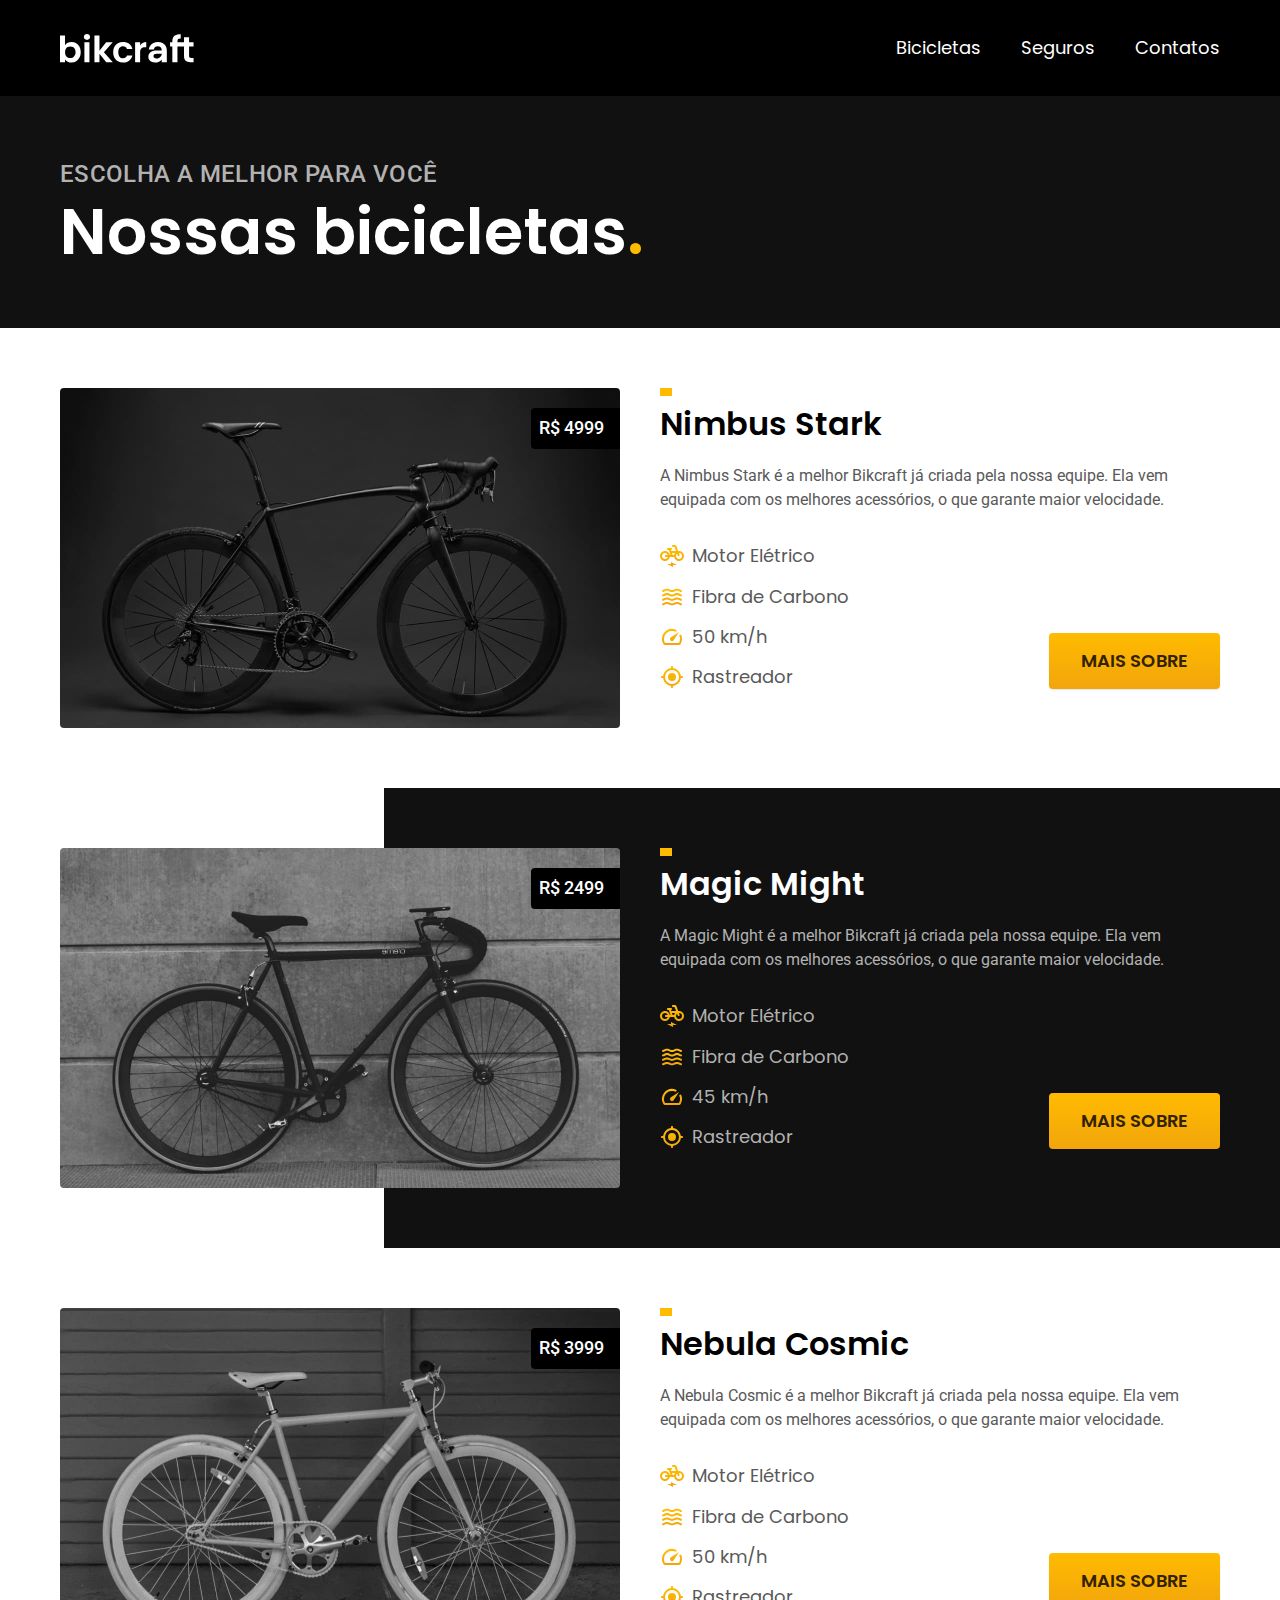
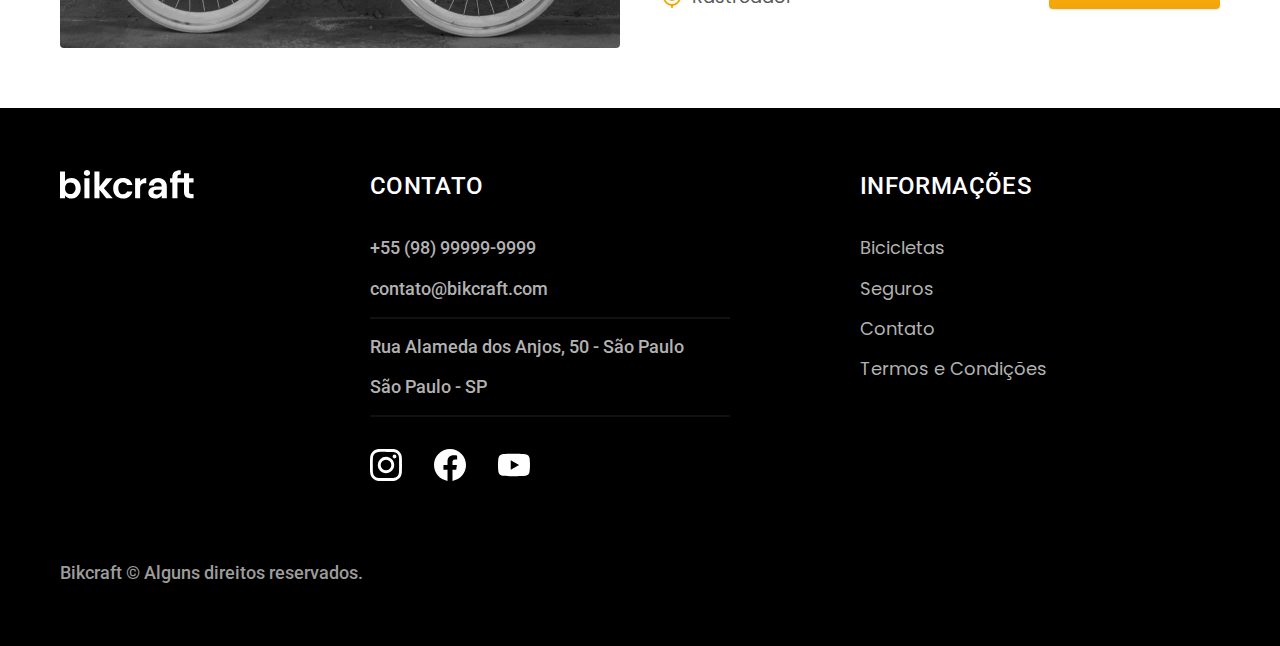
==== bicicletas.html @ 3d4e2962 "página de produtos adicionada" ====
<!DOCTYPE html>
<html lang="en">
  <head>
    <meta charset="UTF-8" />
    <meta name="viewport" content="width=device-width, initial-scale=1.0" />
    <title>Bicicletas | Bikcraft</title>
    <meta
      name="description"
      content="Bicicletas elétricas de alta precisão e qualidade, feitas sob medida para você. Explore o mundo na sua velocidade com a Bikcraft."
    />
    <link rel="stylesheet" href="./css/style.css" />
    <link rel="preconnect" href="https://fonts.googleapis.com" />
    <link rel="preconnect" href="https://fonts.gstatic.com" crossorigin />
    <link
      href="https://fonts.googleapis.com/css2?family=Merriweather:ital@1&family=Poppins:wght@400;600&family=Roboto:wght@400;500&display=swap"
      rel="stylesheet"
    />
  </head>

  <body>
    <header class="header-bg">
      <div class="header container">
        <a href="./">
          <img src="./img/bikcraft.svg" alt="Bikcraft" />
        </a>

        <nav aria-label="primaria">
          <ul class="header-menu font-1-m">
            <li><a href="./bicicletas.html">Bicicletas</a></li>
            <li><a href="./seguros.html">Seguros</a></li>
            <li><a href="./contato.html">Contatos</a></li>
          </ul>
        </nav>
      </div>
    </header>

    <main>
      <div class="titulo-bg">
        <div class="titulo container">
          <p class="font-2-l-b cor-5">Escolha a melhor para você</p>
          <h1 class="font-1-xxl cor-0">
            Nossas bicicletas<span class="cor-p1">.</span>
          </h1>
        </div>
      </div>

      <div>
        <div class="bicicletas container">
          <div class="bicicletas-imagem">
            <img src="./img/bicicletas/nimbus.jpg" alt="Bicicleta preta" />
            <span class="font-2-m cor-0">R$ 4999</span>
          </div>

          <div class="bicicletas-conteudo">
            <h2 class="font-1-xl">Nimbus Stark</h2>
            <p class="font-2-s cor-8">
              A Nimbus Stark é a melhor Bikcraft já criada pela nossa equipe.
              Ela vem equipada com os melhores acessórios, o que garante maior
              velocidade.
            </p>
            <ul class="font-1-m cor-8">
              <li>
                <img src="./img/icones/eletrica.svg" alt="" />
                Motor Elétrico
              </li>
              <li>
                <img src="./img/icones/carbono.svg" alt="" />
                Fibra de Carbono
              </li>
              <li>
                <img src="./img/icones/velocidade.svg" alt="" />
                50 km/h
              </li>
              <li>
                <img src="./img/icones/rastreador.svg" alt="" />
                Rastreador
              </li>
            </ul>
            <a class="botao" href="./bicicletas/nimbus.html">Mais Sobre</a>
          </div>
        </div>
      </div>

      <div class="bicicletas-bg">
        <div class="bicicletas container">
          <div class="bicicletas-imagem">
            <img src="./img/bicicletas/magic.jpg" alt="Bicicleta preta" />
            <span class="font-2-m cor-0">R$ 2499</span>
          </div>

          <div class="bicicletas-conteudo">
            <h2 class="font-1-xl cor-0">Magic Might</h2>
            <p class="font-2-s cor-5">
              A Magic Might é a melhor Bikcraft já criada pela nossa equipe. Ela
              vem equipada com os melhores acessórios, o que garante maior
              velocidade.
            </p>
            <ul class="font-1-m cor-5">
              <li>
                <img src="./img/icones/eletrica.svg" alt="" />
                Motor Elétrico
              </li>
              <li>
                <img src="./img/icones/carbono.svg" alt="" />
                Fibra de Carbono
              </li>
              <li>
                <img src="./img/icones/velocidade.svg" alt="" />
                45 km/h
              </li>
              <li>
                <img src="./img/icones/rastreador.svg" alt="" />
                Rastreador
              </li>
            </ul>
            <a class="botao" href="./bicicletas/magic.html">Mais Sobre</a>
          </div>
        </div>
      </div>

      <div>
        <div class="bicicletas container">
          <div class="bicicletas-imagem">
            <img src="./img/bicicletas/nebula.jpg" alt="Bicicleta branca" />
            <span class="font-2-m cor-0">R$ 3999</span>
          </div>

          <div class="bicicletas-conteudo">
            <h2 class="font-1-xl">Nebula Cosmic</h2>
            <p class="font-2-s cor-8">
              A Nebula Cosmic é a melhor Bikcraft já criada pela nossa equipe.
              Ela vem equipada com os melhores acessórios, o que garante maior
              velocidade.
            </p>
            <ul class="font-1-m cor-8">
              <li>
                <img src="./img/icones/eletrica.svg" alt="" />
                Motor Elétrico
              </li>
              <li>
                <img src="./img/icones/carbono.svg" alt="" />
                Fibra de Carbono
              </li>
              <li>
                <img src="./img/icones/velocidade.svg" alt="" />
                50 km/h
              </li>
              <li>
                <img src="./img/icones/rastreador.svg" alt="" />
                Rastreador
              </li>
            </ul>
            <a class="botao" href="./bicicletas/nebula.html">Mais Sobre</a>
          </div>
        </div>
      </div>
    </main>

    <footer class="footer-bg">
      <div class="footer container">
        <img src="./img/bikcraft.svg" alt="Bikcraft" />
        <div class="footer-contato">
          <h3 class="font-2-l-b cor-0">Contato</h3>
          <ul class="font-2-m cor-5">
            <li><a href="tel:+5598999999999">+55 (98) 99999-9999</a></li>
            <li>
              <a href="mailto:contato@bikcraft.com">contato@bikcraft.com</a>
            </li>
            <li>Rua Alameda dos Anjos, 50 - São Paulo</li>
            <li>São Paulo - SP</li>
          </ul>
          <div class="footer-redes">
            <a href="./">
              <img src="./img/redes/instagram.svg" alt="Instagram" />
            </a>
            <a href="./">
              <img src="./img/redes/facebook.svg" alt="Facebook" />
            </a>
            <a href="./">
              <img src="./img/redes/youtube.svg" alt="Youtube" />
            </a>
          </div>
        </div>
        <div class="footer-informacoes">
          <h3 class="font-2-l-b cor-0">Informações</h3>
          <nav>
            <ul class="font-1-m cor-5">
              <li><a href="./bicicletas.html">Bicicletas</a></li>
              <li><a href="./seguros.html">Seguros</a></li>
              <li><a href="./contato.html">Contato</a></li>
              <li><a href="./termos.html">Termos e Condições</a></li>
            </ul>
          </nav>
        </div>
        <p class="footer-copy font-2-m cor-6">
          Bikcraft © Alguns direitos reservados.
        </p>
      </div>
    </footer>
  </body>
</html>
---- css/style.css ----
@import "./global/global.css";
@import "./utilidades/tipografia.css";
@import "./utilidades/cores.css";

@import "./global/header.css";
@import "./global/footer.css";

@import "./utilidades/componentes.css";

@import "./home/introducao.css";
@import "./home/tecnologia.css";
@import "./home/parceiros.css";
@import "./home/depoimento.css";

@import "./bicicletas/bicicletas-lista.css";
@import "./bicicletas/bicicletas.css";

@import "./home/seguros.css";

@import "./termos/termos.css";
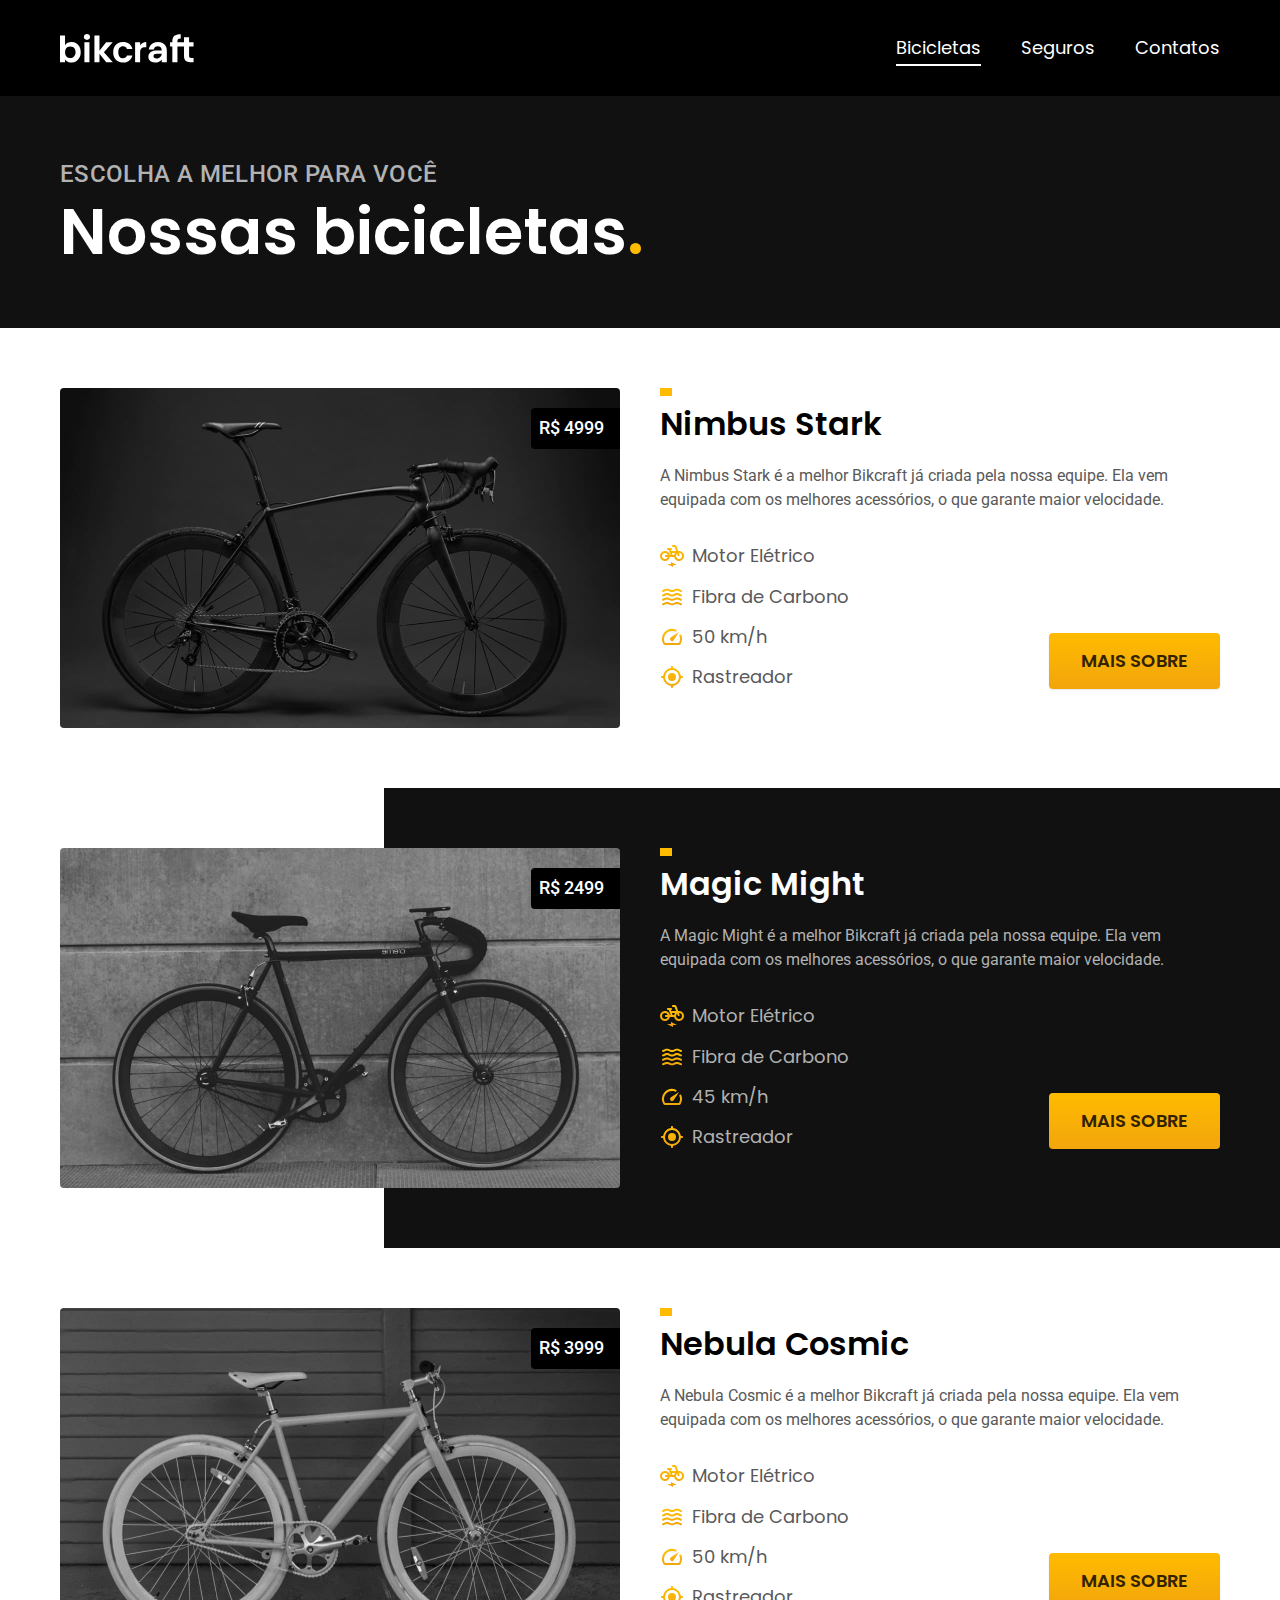
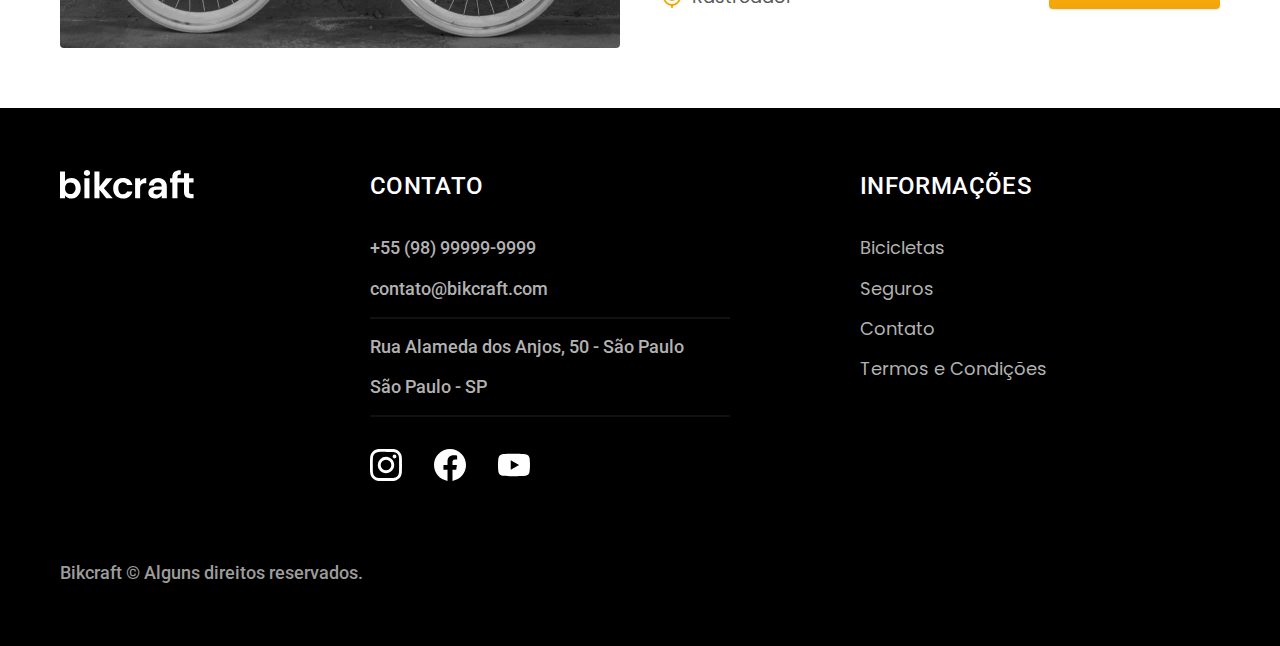
==== commit 5292a7e9: "códigos javascript adicionados pt.1" ====
--- a/bicicletas.html
+++ b/bicicletas.html
@@ -197,5 +197,6 @@
         </p>
       </div>
     </footer>
+    <script src="./js/script.js"></script>
   </body>
 </html>
--- a/css/style.css
+++ b/css/style.css
@@ -6,6 +6,7 @@
 @import "./global/footer.css";
 
 @import "./utilidades/componentes.css";
+@import "./utilidades/formulario.css";
 
 @import "./home/introducao.css";
 @import "./home/tecnologia.css";
@@ -18,3 +19,14 @@
 @import "./home/seguros.css";
 
 @import "./termos/termos.css";
+
+@import "./seguros/perguntas.css";
+@import "./seguros/vantagens.css";
+
+@import "./bicicleta/bicicleta.css";
+@import "./bicicleta/seguro.css";
+
+@import "./contato/contato.css";
+@import "./contato/lojas.css";
+
+@import "./orcamento/orcamento.css";
